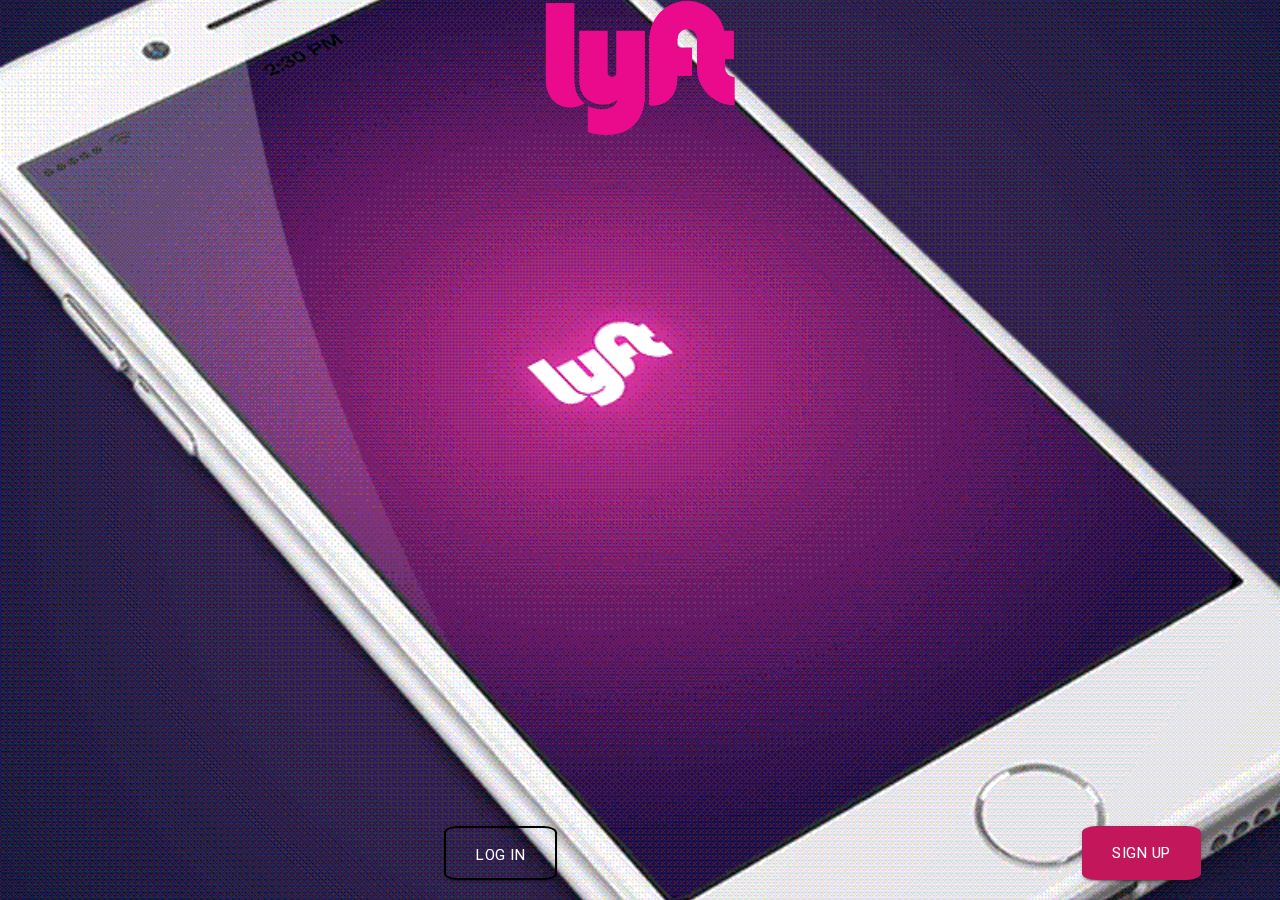
==== index.html @ 66772016 "subiendo" ====
<!DOCTYPE html>
<html>
<head>
	<meta charset="utf-8">
	<meta name="viewport" content="width=device-width, initial-scale=1.0, maximum-scale=1.0, user-scalable=no"/>
	<title>Lyft</title>
	<link rel="stylesheet" href="css/materialize.css">
	<link rel="stylesheet" href="css/main.css">
</head>
<body>
	<div id="fondo-principal">
		<div class="container">
			<header>
				<div class="row">
					<div class="col s12">
						<div class="center-align">
							<img src="img/logo-lyft.png" class="responsive-img" id="logo">
						</div>
					</div>
				</div>
			</header>
			<section>
				<div class="row center-align" id="btns">
					<div class="col s6">
						<a class="waves-effect waves-light btn-large" id="btn-login">Log in</a>
					</div>
					<div class="col s6">
						<a class="waves-effect waves-light btn-large" id="btn-signup"  href="sing.html">Sign up</a>
					</div>
				</div>
			</section>	
		</div>
	</div>
	<script type="text/javascript" src="js/jquery.min.js">
	</script>
	<script type="text/javascript" src="js/materialize.js"></script>
</body>
</html>
---- css/main.css ----
*{
	margin: 0;
	padding: 0;
	box-sizing: border-box;
}
/*index*/
#fondo{
  background-color:#c2185b;
}

#fondo-principal{
	background-image: url("../img/gif-lyft.gif");
	background-size: cover;
	background-position: center;
	background-repeat: no-repeat;
	height: 100vh;
}

#logo{
  height: 15vh;  
}

#btns{
  position: fixed;
  bottom: 0;
  width: 100%;
}

#btn-login{
	background: none;
  border: 2px solid black;
  border-radius: 12%;
}

#btn-signup{
	background-color: #c2185b;
  border-radius: 12%;
 
}
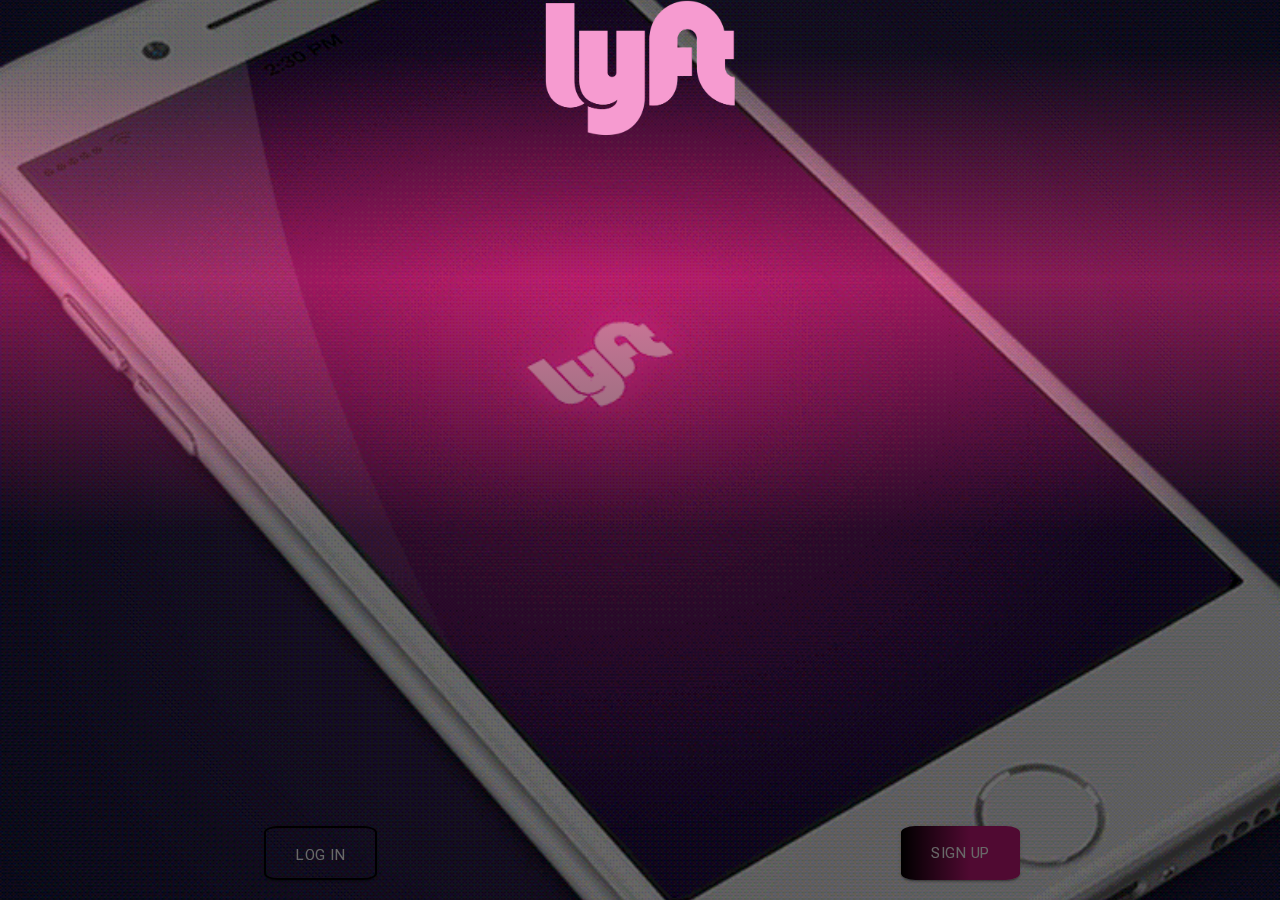
==== commit 69a03649: "jquery validation" ====
--- a/index.html
+++ b/index.html
@@ -8,18 +8,17 @@
 	<link rel="stylesheet" href="css/main.css">
 </head>
 <body>
+	<div class="load">
+		<img src="img/logo.png" class="responsive-img" id="logo">
+	</div>	
 	<div id="fondo-principal">
-		<div class="container">
+		<div class="container-fluid">
 			<header>
-				<div class="row">
-					<div class="col s12">
-						<div class="center-align">
-							<img src="img/logo-lyft.png" class="responsive-img" id="logo">
-						</div>
-					</div>
-				</div>
+				<div class="center-align">
+					<img src="img/logo-lyft.png" class="responsive-img" id="logo">
+				</div>	
 			</header>
-			<section>
+			<section class="container-fluid">
 				<div class="row center-align" id="btns">
 					<div class="col s6">
 						<a class="waves-effect waves-light btn-large" id="btn-login">Log in</a>
@@ -34,5 +33,6 @@
 	<script type="text/javascript" src="js/jquery.min.js">
 	</script>
 	<script type="text/javascript" src="js/materialize.js"></script>
+	<script type="text/javascript" src="js/app.js"></script>
 </body>
 </html>--- a/css/main.css
+++ b/css/main.css
@@ -3,11 +3,18 @@
 	padding: 0;
 	box-sizing: border-box;
 }
-/*index*/
-#fondo{
-  background-color:#c2185b;
+
+/*fondo*/
+.load{
+  	background: -webkit-linear-gradient(#000000 6%,#c2185b 31%,#000000 59%);
+  	width: 100vw;
+  	height: 100vh;
+  	z-index: 200;
+  	position: absolute;
+  	text-align: center;
 }
 
+/*index*/
 #fondo-principal{
 	background-image: url("../img/gif-lyft.gif");
 	background-size: cover;
@@ -17,29 +24,27 @@
 }
 
 #logo{
-  height: 15vh;  
+  	height: 15vh; 
+  	/*margin-top: 45%;*/
+  	
 }
 
 #btns{
-  position: fixed;
-  bottom: 0;
-  width: 100%;
+  	position: absolute;
+  	bottom: 0;
+  	width: 100%;
 }
 
 #btn-login{
 	background: none;
-  border: 2px solid black;
-  border-radius: 12%;
+  	border: 2px solid black;
+  	border-radius: 12%;
 }
 
 #btn-signup{
-	background-color: #c2185b;
-  border-radius: 12%;
+	background: linear-gradient(to right, rgba(194,24,91,1) 0%,rgba(0,0,0,1) 0%,rgba(196,25,122,1) 58%);
+  	border-radius: 12%;
  
 }	
 
 
- 
-
-
-
